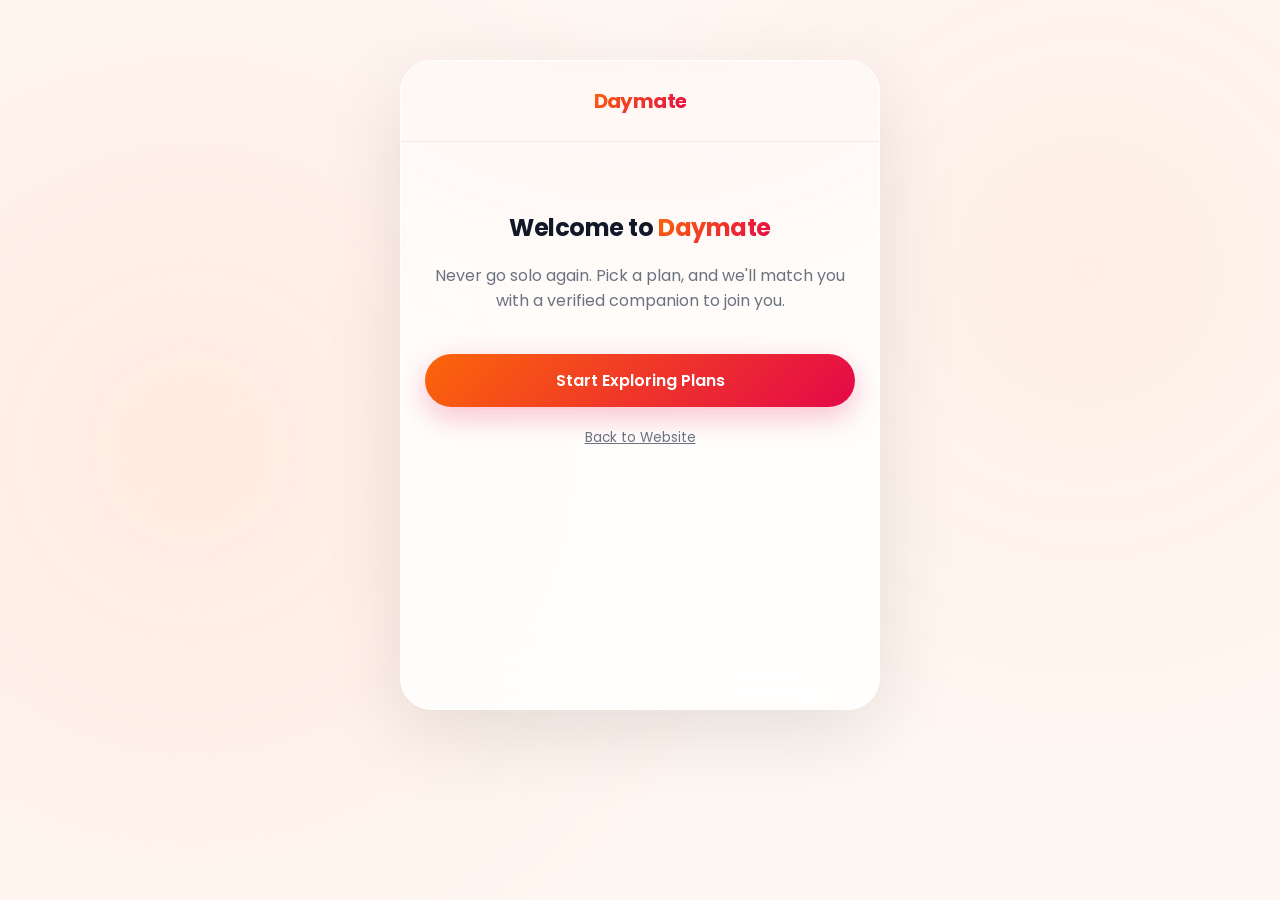
==== app.html @ efc30430 "Initial commit: Daymate MVP" ====
<!DOCTYPE html>
<html lang="en">
<head>
  <meta charset="UTF-8">
  <meta name="viewport" content="width=device-width, initial-scale=1.0">
  <title>Daymate MVP App</title>
  <link rel="stylesheet" href="styles.css">

</head>
<body>

  <div class="app-container">
    <div class="app-header">
      <div class="logo gradient-text" style="font-size: 1.25rem;">Daymate</div>
    </div>
    
    <div class="app-content">
      
      <!-- Screen 1: Welcome -->
      <div id="screen-welcome" class="app-screen active text-center">
        <h2 style="margin-top: 40px; margin-bottom: 20px;">Welcome to <span class="gradient-text">Daymate</span></h2>
        <p style="margin-bottom: 40px;">Never go solo again. Pick a plan, and we'll match you with a verified companion to join you.</p>
        <button class="btn btn-primary" onclick="appState.goTo('choose-plan')" style="width: 100%;">Start Exploring Plans</button>
        <p style="margin-top: 20px; font-size: 0.85rem;">
          <a href="index.html" style="text-decoration: underline;">Back to Website</a>
        </p>
      </div>

      <!-- Screen 2: Choose a Plan -->
      <div id="screen-choose-plan" class="app-screen">
        <h3 class="text-center" style="margin-bottom: 20px;">What do you want to do?</h3>
        
        <div id="plans-container" style="display: flex; flex-direction: column; gap: 15px;">
          <!-- Injected via JS -->
        </div>

        <button class="btn btn-secondary" onclick="appState.goTo('welcome', true)" style="width: 100%; margin-top: 20px;">Back</button>
      </div>

      <!-- Screen 3: Plan Details -->
      <div id="screen-plan-details" class="app-screen">
        <h3 id="detail-title" class="text-center" style="margin-bottom: 10px;"></h3>
        <p id="detail-desc" class="text-center" style="margin-bottom: 20px;"></p>
        
        <div style="background: var(--color-surface); padding: 15px; border-radius: var(--border-radius-sm); margin-bottom: 20px; border: 1px solid var(--color-border);">
          <p style="margin-bottom: 5px;"><strong>Duration:</strong> <span id="detail-duration" style="color: var(--color-text-main);"></span></p>
          <p style="margin-bottom: 5px;"><strong>Starting Price:</strong> <span id="detail-price" style="color: var(--color-text-main);"></span></p>
        </div>

        <div style="background: rgba(228, 8, 73, 0.1); padding: 15px; border-radius: var(--border-radius-sm); margin-bottom: 20px; border-left: 4px solid var(--color-deep-pink);">
          <p style="margin: 0; font-size: 0.9rem; color: var(--color-text-main);"><strong>Safety Note:</strong> All meetups happen at public venues. Companions are manually verified. Do not share sensitive personal information.</p>
        </div>

        <h4 style="margin-bottom: 10px;">What happens next?</h4>
        <ol style="padding-left: 20px; margin-bottom: 30px; font-size: 0.95rem; color: var(--color-muted-grey);">
          <li>Fill out your basic details.</li>
          <li>We review your request.</li>
          <li>We match you with an available companion.</li>
        </ol>

        <div style="display: flex; gap: 10px;">
          <button class="btn btn-secondary" onclick="appState.goTo('choose-plan', true)" style="flex: 1;">Back</button>
          <button class="btn btn-primary" onclick="appState.goTo('user-form')" style="flex: 2;">Continue</button>
        </div>
      </div>

      <!-- Screen 4: Basic User Form -->
      <div id="screen-user-form" class="app-screen">
        <h3 class="text-center" style="margin-bottom: 20px;">Basic Details</h3>
        
        <form id="booking-form" onsubmit="appState.submitForm(event)">
          <div class="form-group">
            <label>Name</label>
            <input type="text" class="form-control" required placeholder="e.g. Rahul Sharma">
          </div>
          <div style="display: flex; gap: 15px;">
            <div class="form-group" style="flex: 1;">
              <label>Age</label>
              <input type="number" class="form-control" required placeholder="e.g. 24">
            </div>
            <div class="form-group" style="flex: 1;">
              <label>Gender</label>
              <select class="form-control" required>
                <option value="">Select</option>
                <option value="male">Male</option>
                <option value="female">Female</option>
                <option value="other">Other</option>
              </select>
            </div>
          </div>
          <div class="form-group">
            <label>City & Preferred Area</label>
            <input type="text" class="form-control" required placeholder="e.g. Bandra, Mumbai">
          </div>
          <div class="form-group">
            <label>Date & Time</label>
            <input type="datetime-local" class="form-control" required>
          </div>
          <div class="form-group">
            <label>Special Note (Optional)</label>
            <textarea class="form-control" rows="2" placeholder="Any preferences?"></textarea>
          </div>

          <div style="display: flex; gap: 10px; margin-top: 30px;">
            <button type="button" class="btn btn-secondary" onclick="appState.goTo('plan-details', true)" style="flex: 1;">Back</button>
            <button type="submit" class="btn btn-primary" style="flex: 2;">Submit Request</button>
          </div>
        </form>
      </div>

      <!-- Screen 5: Confirmation -->
      <div id="screen-confirmation" class="app-screen text-center">
        <div style="font-size: 4rem; margin: 30px 0;">🎉</div>
        <h2 style="margin-bottom: 20px;">Request Received!</h2>
        <p style="margin-bottom: 10px;">Your request has been received safely.</p>
        <p style="margin-bottom: 10px;">Our team will review your details and contact you via WhatsApp.</p>
        <p style="margin-bottom: 30px;"><strong>Companion matching happens after basic verification.</strong></p>
        
        <button class="btn btn-secondary" onclick="appState.reset()" style="width: 100%;">Book Another Plan</button>
        <p style="margin-top: 20px; font-size: 0.85rem;">
          <a href="index.html" style="text-decoration: underline;">Back to Website</a>
        </p>
      </div>

    </div>
  </div>

  <script src="app.js"></script>
</body>
</html>
---- styles.css ----
@import url('https://fonts.googleapis.com/css2?family=Poppins:wght@400;500;600;700&display=swap');

:root {
  /* Assignment Palette */
  --color-coral: #FB6609;
  --color-deep-pink: #E40849;
  --color-white: #FFFFFF;
  --color-bg: #FFF7F2; /* Soft off-white */
  --color-peach: #FFE8DD; /* Light peach */
  --color-text-main: #111827; /* Dark text */
  --color-text-muted: #6B7280; /* Muted grey */
  
  /* UI Surface Variables */
  --color-surface: rgba(255, 255, 255, 0.7);
  --color-surface-hover: rgba(255, 255, 255, 0.9);
  --color-border: rgba(255, 255, 255, 1);
  
  --font-family: 'Poppins', sans-serif;
  --primary-gradient: linear-gradient(135deg, var(--color-coral), var(--color-deep-pink));
  
  --glow-primary: 0 10px 30px rgba(228, 8, 73, 0.25);
  --glow-surface: 0 10px 40px -10px rgba(251, 102, 9, 0.15);
  
  --border-radius-xl: 32px;
  --border-radius-lg: 24px;
  --border-radius-md: 16px;
  --border-radius-sm: 10px;
  --transition-speed: 0.3s;
}

* {
  box-sizing: border-box;
  margin: 0;
  padding: 0;
}

body {
  font-family: var(--font-family);
  background-color: var(--color-bg);
  color: var(--color-text-main);
  line-height: 1.6;
  -webkit-font-smoothing: antialiased;
  overflow-x: hidden;
  position: relative;
}

/* Animated Breathing Mesh Background - Light Theme */
body::before, body::after {
  content: '';
  position: fixed;
  top: 0; left: 0; width: 100vw; height: 100vh;
  z-index: -1;
  pointer-events: none;
}
body::before {
  background: radial-gradient(circle at 15% 50%, rgba(255, 232, 221, 0.8), transparent 50%); /* Peach glow */
  animation: breatheLeft 15s ease-in-out infinite alternate;
}
body::after {
  background: radial-gradient(circle at 85% 30%, rgba(251, 102, 9, 0.05), transparent 40%); /* Subtle coral glow */
  animation: breatheRight 12s ease-in-out infinite alternate;
}

@keyframes breatheLeft {
  0% { transform: scale(1) translate(0, 0); opacity: 0.8; }
  100% { transform: scale(1.5) translate(10%, -10%); opacity: 1; }
}
@keyframes breatheRight {
  0% { transform: scale(1) translate(0, 0); opacity: 0.7; }
  100% { transform: scale(1.3) translate(-10%, 10%); opacity: 1; }
}

/* Scroll Reveal Animations */
.reveal {
  opacity: 0;
  transform: translateY(40px);
  transition: all 0.8s cubic-bezier(0.16, 1, 0.3, 1);
}
.reveal.active {
  opacity: 1;
  transform: translateY(0);
}

h1, h2, h3, h4, h5, h6 {
  font-weight: 700;
  line-height: 1.2;
  margin-bottom: 0.5em;
  letter-spacing: -0.02em;
}

p {
  color: var(--color-text-muted);
  margin-bottom: 1em;
}

a {
  text-decoration: none;
  color: inherit;
}

/* Utilities */
.container {
  width: 100%;
  max-width: 1200px;
  margin: 0 auto;
  padding: 0 24px;
}

.text-center {
  text-align: center;
}

.gradient-text {
  background: var(--primary-gradient);
  -webkit-background-clip: text;
  -webkit-text-fill-color: transparent;
  display: inline-block;
}

/* Buttons */
.btn {
  display: inline-flex;
  align-items: center;
  justify-content: center;
  padding: 14px 28px;
  font-weight: 600;
  border-radius: 50px;
  cursor: pointer;
  transition: all var(--transition-speed) cubic-bezier(0.4, 0, 0.2, 1);
  border: none;
  font-family: var(--font-family);
  font-size: 1rem;
  text-decoration: none;
}

.btn-primary {
  background: var(--primary-gradient);
  color: var(--color-white);
  box-shadow: var(--glow-primary);
}

.btn-primary:hover {
  transform: translateY(-3px) scale(1.02);
  box-shadow: 0 12px 40px rgba(228, 8, 73, 0.4);
}

.btn-secondary {
  background: var(--color-surface);
  color: var(--color-text-main);
  border: 1px solid var(--color-coral);
  backdrop-filter: blur(10px);
}

.btn-secondary:hover {
  background: var(--color-peach);
  transform: translateY(-3px);
}

/* Layout */
.section {
  padding: 100px 0;
  position: relative;
}

/* Header */
.header {
  padding: 20px 0;
  position: sticky;
  top: 20px;
  z-index: 1000;
}

.header-nav {
  background: rgba(255, 255, 255, 0.8);
  backdrop-filter: blur(20px);
  border: 1px solid var(--color-border);
  border-radius: 50px;
  padding: 10px 20px 10px 30px;
  display: flex;
  justify-content: space-between;
  align-items: center;
  box-shadow: 0 4px 20px rgba(0,0,0,0.05);
  max-width: 1000px;
  margin: 0 auto;
}

.logo {
  font-size: 1.5rem;
  font-weight: 700;
  letter-spacing: -0.03em;
}

/* Hero Section */
.hero {
  text-align: center;
  padding: 120px 20px 80px;
  position: relative;
}

.hero h1 {
  font-size: 4.5rem;
  margin-bottom: 24px;
  max-width: 900px;
  margin-left: auto;
  margin-right: auto;
  line-height: 1.1;
  color: var(--color-text-main);
}

.hero p.subheadline {
  font-size: 1.25rem;
  max-width: 600px;
  margin: 0 auto 40px auto;
  color: var(--color-text-muted);
}

.hero-ctas {
  display: flex;
  gap: 20px;
  justify-content: center;
  flex-wrap: wrap;
}

/* Cards / Bento Box Style - Light Glassmorphism */
.bento-card {
  background: var(--color-surface);
  border: 1px solid var(--color-border);
  border-radius: var(--border-radius-lg);
  padding: 32px;
  backdrop-filter: blur(16px);
  transition: all var(--transition-speed) ease;
  box-shadow: var(--glow-surface);
}

.bento-card:hover {
  border-color: rgba(251, 102, 9, 0.4);
  background: var(--color-surface-hover);
}

/* How It Works */
.steps-grid {
  display: grid;
  grid-template-columns: repeat(auto-fit, minmax(260px, 1fr));
  gap: 24px;
  margin-top: 60px;
}

.step-card {
  text-align: center;
  position: relative;
  overflow: hidden;
}

.step-number {
  background: var(--color-peach);
  color: var(--color-coral);
  width: 48px;
  height: 48px;
  border-radius: 50%;
  display: flex;
  align-items: center;
  justify-content: center;
  font-weight: 700;
  font-size: 1.25rem;
  margin: 0 auto 24px auto;
  border: 1px solid rgba(251, 102, 9, 0.2);
}

/* Plans Grid */
.plans-grid {
  display: grid;
  grid-template-columns: repeat(auto-fit, minmax(240px, 1fr));
  gap: 24px;
  margin-top: 60px;
}

.plan-card {
  cursor: pointer;
  text-align: center;
}

.plan-card:hover {
  box-shadow: 0 15px 40px rgba(251, 102, 9, 0.2);
}

.plan-icon {
  font-size: 2.5rem;
  margin-bottom: 20px;
  display: inline-block;
  padding: 16px;
  background: rgba(251, 102, 9, 0.05);
  border-radius: 50%;
  border: 1px solid rgba(251, 102, 9, 0.1);
}

.plan-title {
  font-size: 1.25rem;
  margin-bottom: 8px;
  color: var(--color-text-main);
}

/* Forms */
.form-group {
  margin-bottom: 24px;
  text-align: left;
}

.form-group label {
  display: block;
  font-weight: 500;
  margin-bottom: 10px;
  color: var(--color-text-main);
  font-size: 0.9rem;
}

.form-control {
  width: 100%;
  padding: 14px 18px;
  background: var(--color-white);
  border: 1px solid #E5E7EB;
  border-radius: var(--border-radius-md);
  font-family: var(--font-family);
  font-size: 1rem;
  color: var(--color-text-main);
  transition: all var(--transition-speed);
}

.form-control:focus {
  outline: none;
  border-color: var(--color-coral);
  box-shadow: 0 0 0 4px rgba(251, 102, 9, 0.15);
}

/* App Layout */
.app-container {
  max-width: 480px;
  margin: 60px auto;
  background: rgba(255, 255, 255, 0.85);
  backdrop-filter: blur(30px);
  border: 1px solid var(--color-border);
  border-radius: var(--border-radius-xl);
  box-shadow: 0 24px 80px rgba(0,0,0,0.1), inset 0 1px 1px rgba(255,255,255,0.5);
  overflow: hidden;
  min-height: 650px;
  display: flex;
  flex-direction: column;
  position: relative;
}

.app-container::before {
  content: '';
  position: absolute;
  top: -50%; left: -50%; width: 200%; height: 200%;
  background: radial-gradient(circle at 50% 0%, rgba(255, 232, 221, 0.6), transparent 50%);
  pointer-events: none;
  z-index: 0;
}

.app-header {
  padding: 24px;
  text-align: center;
  border-bottom: 1px solid rgba(0,0,0,0.05);
  position: relative;
  z-index: 1;
}

.app-content {
  padding: 32px 24px;
  flex: 1;
  overflow-y: auto;
  position: relative;
  z-index: 1;
}

.app-screen {
  display: none;
  opacity: 0;
}

.app-screen.active {
  display: block;
}

.app-screen.slide-in-right {
  display: block;
  animation: slideInRight 0.4s cubic-bezier(0.2, 0.8, 0.2, 1) forwards;
}

.app-screen.slide-in-left {
  display: block;
  animation: slideInLeft 0.4s cubic-bezier(0.2, 0.8, 0.2, 1) forwards;
}

/* Animations */
@keyframes slideInRight {
  from { opacity: 0; transform: translateX(50px); }
  to { opacity: 1; transform: translateX(0); }
}

@keyframes slideInLeft {
  from { opacity: 0; transform: translateX(-50px); }
  to { opacity: 1; transform: translateX(0); }
}

/* Mobile Responsive */
@media (max-width: 768px) {
  .hero h1 { font-size: 3rem; }
  .header-nav { border-radius: 0; margin: -20px -20px 0; border: none; border-bottom: 1px solid rgba(0,0,0,0.05); }
  .app-container { margin: 0; border-radius: 0; min-height: 100vh; border: none; }
}

/* FAQ */
.faq-item {
  margin-bottom: 20px;
}

.faq-question {
  font-size: 1.15rem;
  margin-bottom: 10px;
  color: var(--color-text-main);
}

/* Footer */
.footer {
  border-top: 1px solid rgba(0,0,0,0.05);
  padding: 60px 0;
  text-align: center;
  background: var(--color-white);
}
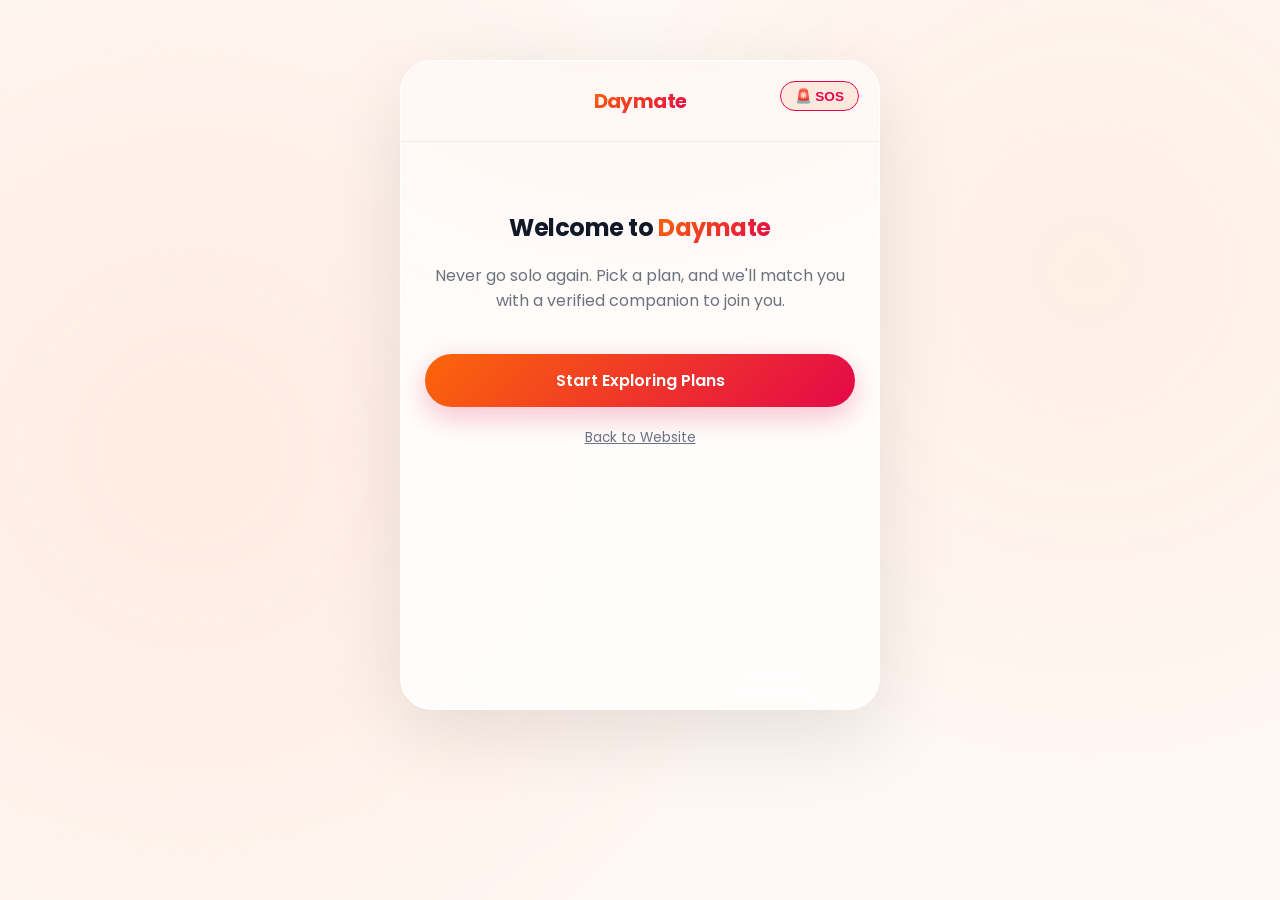
==== commit cca0ce5f: "feat: Add unique Gen-Z vibe check, custom cursor, floating stickers, and SOS button" ====
--- a/app.html
+++ b/app.html
@@ -12,6 +12,7 @@
   <div class="app-container">
     <div class="app-header">
       <div class="logo gradient-text" style="font-size: 1.25rem;">Daymate</div>
+      <button class="sos-btn" onclick="alert('SOS Alert Triggered! Safety team notified.')">🚨 SOS</button>
     </div>
     
     <div class="app-content">
@@ -96,9 +97,23 @@
             <label>Date & Time</label>
             <input type="datetime-local" class="form-control" required>
           </div>
-          <div class="form-group">
-            <label>Special Note (Optional)</label>
-            <textarea class="form-control" rows="2" placeholder="Any preferences?"></textarea>
+          <div class="form-group" style="background: rgba(251, 102, 9, 0.05); padding: 15px; border-radius: var(--border-radius-md); border: 1px solid var(--color-coral);">
+            <label style="color: var(--color-coral); font-weight: 700;">Vibe Check (Optional)</label>
+            <p style="font-size: 0.8rem; margin-bottom: 10px;">Select your mood and tags so we can match your energy perfectly.</p>
+            
+            <div class="slider-container">
+              <span style="font-size: 0.85rem; font-weight: 500;">Chill</span>
+              <input type="range" min="1" max="5" value="3">
+              <span style="font-size: 0.85rem; font-weight: 500;">High Energy</span>
+            </div>
+
+            <div class="vibe-tags-container">
+              <div class="vibe-tag">🗣️ Yapper</div>
+              <div class="vibe-tag">🎧 Good Listener</div>
+              <div class="vibe-tag">📸 Aesthetic Hunter</div>
+              <div class="vibe-tag">🍕 Foodie</div>
+              <div class="vibe-tag">🛋️ Laid Back</div>
+            </div>
           </div>
 
           <div style="display: flex; gap: 10px; margin-top: 30px;">
--- a/styles.css
+++ b/styles.css
@@ -427,3 +427,105 @@
   text-align: center;
   background: var(--color-white);
 }
+
+/* Custom Gradient Cursor */
+.custom-cursor {
+  position: fixed;
+  width: 20px;
+  height: 20px;
+  background: var(--primary-gradient);
+  border-radius: 50%;
+  pointer-events: none;
+  transform: translate(-50%, -50%);
+  z-index: 9999;
+  transition: width 0.2s, height 0.2s, background-color 0.2s;
+  box-shadow: var(--glow-primary);
+  mix-blend-mode: multiply;
+}
+.custom-cursor.cursor-hover {
+  width: 40px;
+  height: 40px;
+  background: rgba(251, 102, 9, 0.2);
+  mix-blend-mode: normal;
+  border: 2px solid var(--color-coral);
+}
+
+/* Floating Hero Stickers */
+.floating-sticker {
+  position: absolute;
+  font-size: 3rem;
+  animation: floatSticker 6s ease-in-out infinite;
+  z-index: 0;
+  filter: drop-shadow(0 10px 15px rgba(0,0,0,0.1));
+}
+.sticker-1 { top: 10%; left: 15%; animation-delay: 0s; }
+.sticker-2 { top: 60%; right: 10%; animation-delay: 2s; }
+.sticker-3 { bottom: 10%; left: 25%; animation-delay: 1s; font-size: 2.5rem;}
+
+@keyframes floatSticker {
+  0% { transform: translateY(0) rotate(0deg); }
+  50% { transform: translateY(-20px) rotate(10deg); }
+  100% { transform: translateY(0) rotate(0deg); }
+}
+
+/* SOS Button */
+.sos-btn {
+  position: absolute;
+  top: 20px;
+  right: 20px;
+  background: #FFE8DD;
+  color: #E40849;
+  border: 1px solid #E40849;
+  border-radius: 50px;
+  padding: 6px 14px;
+  font-size: 0.85rem;
+  font-weight: 700;
+  cursor: pointer;
+  z-index: 10;
+  transition: all 0.3s ease;
+}
+.sos-btn:hover {
+  background: #E40849;
+  color: white;
+  box-shadow: 0 4px 15px rgba(228, 8, 73, 0.3);
+}
+
+/* Vibe Check Tags & Slider */
+.vibe-tags-container {
+  display: flex;
+  flex-wrap: wrap;
+  gap: 10px;
+  margin-top: 10px;
+}
+.vibe-tag {
+  background: var(--color-bg);
+  border: 1px solid #E5E7EB;
+  padding: 8px 16px;
+  border-radius: 50px;
+  font-size: 0.9rem;
+  cursor: pointer;
+  transition: all 0.2s ease;
+  user-select: none;
+}
+.vibe-tag:hover {
+  border-color: var(--color-coral);
+}
+.vibe-tag.selected {
+  background: var(--color-coral);
+  color: white;
+  border-color: var(--color-coral);
+  box-shadow: var(--glow-primary);
+}
+
+.slider-container {
+  display: flex;
+  align-items: center;
+  justify-content: space-between;
+  margin-top: 10px;
+}
+.slider-container input[type=range] {
+  flex: 1;
+  margin: 0 15px;
+  accent-color: var(--color-coral);
+}
+
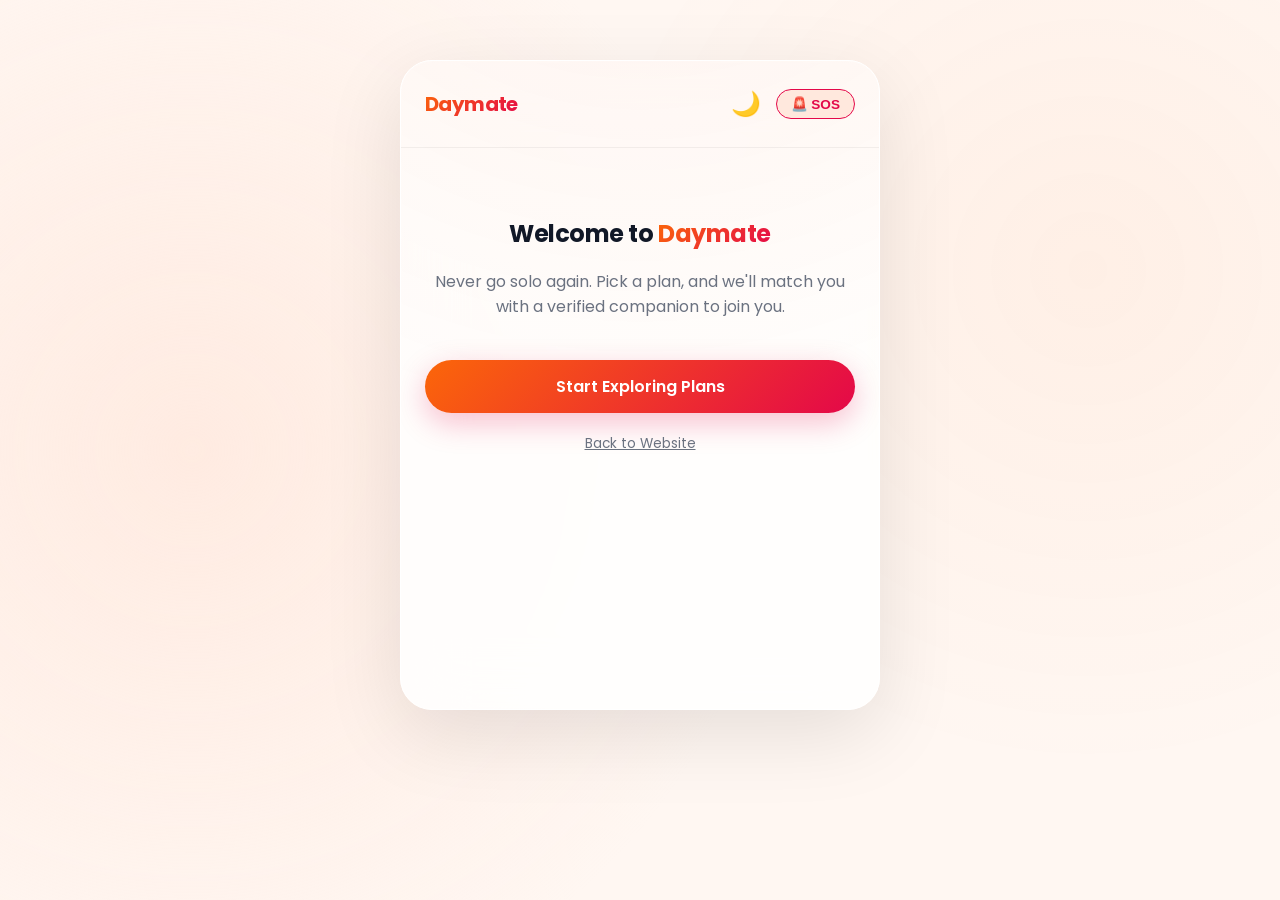
==== commit 8f0d8e34: "feat: add Dark Mode toggle and glowing dark theme" ====
--- a/app.html
+++ b/app.html
@@ -5,14 +5,24 @@
   <meta name="viewport" content="width=device-width, initial-scale=1.0">
   <title>Daymate MVP App</title>
   <link rel="stylesheet" href="styles.css">
+  <script>
+    // Prevent FOUC
+    const savedTheme = localStorage.getItem('daymate-theme') || 'light';
+    if (savedTheme === 'dark') {
+      document.documentElement.setAttribute('data-theme', 'dark');
+    }
+  </script>
 
 </head>
 <body>
 
   <div class="app-container">
-    <div class="app-header">
+    <div class="app-header" style="display: flex; justify-content: space-between; align-items: center;">
       <div class="logo gradient-text" style="font-size: 1.25rem;">Daymate</div>
-      <button class="sos-btn" onclick="alert('SOS Alert Triggered! Safety team notified.')">🚨 SOS</button>
+      <div style="display: flex; gap: 10px; align-items: center;">
+        <button id="theme-toggle" class="theme-toggle" aria-label="Toggle Dark Mode">🌙</button>
+        <button class="sos-btn" onclick="alert('SOS Alert Triggered! Safety team notified.')" style="position: static;">🚨 SOS</button>
+      </div>
     </div>
     
     <div class="app-content">
@@ -141,5 +151,19 @@
   </div>
 
   <script src="app.js"></script>
+  <script>
+    document.getElementById('theme-toggle').addEventListener('click', () => {
+      const currentTheme = document.documentElement.getAttribute('data-theme');
+      const newTheme = currentTheme === 'dark' ? 'light' : 'dark';
+      document.documentElement.setAttribute('data-theme', newTheme);
+      localStorage.setItem('daymate-theme', newTheme);
+      document.getElementById('theme-toggle').textContent = newTheme === 'dark' ? '☀️' : '🌙';
+    });
+    
+    // Set initial button state
+    if (document.documentElement.getAttribute('data-theme') === 'dark') {
+      document.getElementById('theme-toggle').textContent = '☀️';
+    }
+  </script>
 </body>
 </html>
--- a/styles.css
+++ b/styles.css
@@ -28,6 +28,20 @@
   --transition-speed: 0.3s;
 }
 
+[data-theme="dark"] {
+  --color-bg: #0B0F19; /* Deep midnight blue */
+  --color-peach: #151A29; /* Dark surface variant */
+  --color-text-main: #FFFFFF;
+  --color-text-muted: #9CA3AF;
+  
+  --color-surface: rgba(30, 41, 59, 0.7);
+  --color-surface-hover: rgba(30, 41, 59, 0.9);
+  --color-border: rgba(255, 255, 255, 0.1);
+  
+  --glow-primary: 0 10px 40px rgba(228, 8, 73, 0.4);
+  --glow-surface: 0 10px 40px rgba(0, 0, 0, 0.3);
+}
+
 * {
   box-sizing: border-box;
   margin: 0;
@@ -184,6 +198,22 @@
   margin: 0 auto;
 }
 
+.theme-toggle {
+  background: none;
+  border: none;
+  font-size: 1.5rem;
+  cursor: pointer;
+  padding: 5px;
+  border-radius: 50%;
+  transition: transform 0.3s ease;
+  display: flex;
+  align-items: center;
+  justify-content: center;
+}
+.theme-toggle:hover {
+  transform: rotate(15deg) scale(1.1);
+}
+
 .logo {
   font-size: 1.5rem;
   font-weight: 700;
@@ -428,27 +458,6 @@
   background: var(--color-white);
 }
 
-/* Custom Gradient Cursor */
-.custom-cursor {
-  position: fixed;
-  width: 20px;
-  height: 20px;
-  background: var(--primary-gradient);
-  border-radius: 50%;
-  pointer-events: none;
-  transform: translate(-50%, -50%);
-  z-index: 9999;
-  transition: width 0.2s, height 0.2s, background-color 0.2s;
-  box-shadow: var(--glow-primary);
-  mix-blend-mode: multiply;
-}
-.custom-cursor.cursor-hover {
-  width: 40px;
-  height: 40px;
-  background: rgba(251, 102, 9, 0.2);
-  mix-blend-mode: normal;
-  border: 2px solid var(--color-coral);
-}
 
 /* Floating Hero Stickers */
 .floating-sticker {
@@ -457,10 +466,11 @@
   animation: floatSticker 6s ease-in-out infinite;
   z-index: 0;
   filter: drop-shadow(0 10px 15px rgba(0,0,0,0.1));
-}
-.sticker-1 { top: 10%; left: 15%; animation-delay: 0s; }
-.sticker-2 { top: 60%; right: 10%; animation-delay: 2s; }
-.sticker-3 { bottom: 10%; left: 25%; animation-delay: 1s; font-size: 2.5rem;}
+  opacity: 0.8;
+}
+.sticker-1 { top: 15%; left: 5%; animation-delay: 0s; }
+.sticker-2 { top: 50%; right: 5%; animation-delay: 2s; }
+.sticker-3 { bottom: 15%; left: 10%; animation-delay: 1s; font-size: 2.5rem;}
 
 @keyframes floatSticker {
   0% { transform: translateY(0) rotate(0deg); }
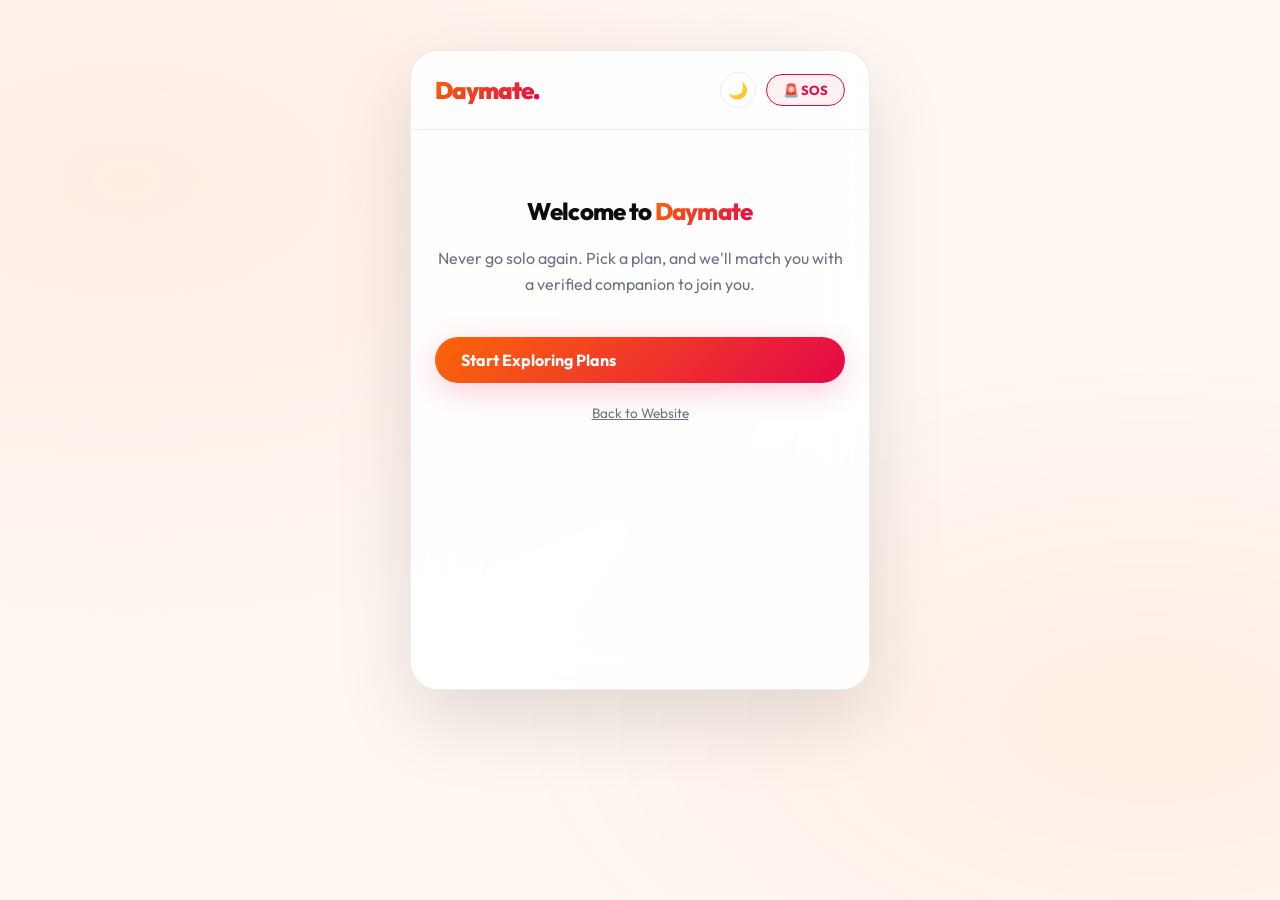
==== commit bdbd55f2: "feat: complete 10/10 design overhaul - premium startup UI, phone mockup hero, safety grid, companion" ====
--- a/app.html
+++ b/app.html
@@ -17,11 +17,11 @@
 <body>
 
   <div class="app-container">
-    <div class="app-header" style="display: flex; justify-content: space-between; align-items: center;">
-      <div class="logo gradient-text" style="font-size: 1.25rem;">Daymate</div>
-      <div style="display: flex; gap: 10px; align-items: center;">
-        <button id="theme-toggle" class="theme-toggle" aria-label="Toggle Dark Mode">🌙</button>
-        <button class="sos-btn" onclick="alert('SOS Alert Triggered! Safety team notified.')" style="position: static;">🚨 SOS</button>
+    <div class="app-header">
+      <div class="logo">Daymate<span class="logo-dot">.</span></div>
+      <div style="display: flex; align-items: center; gap: 10px;">
+        <button id="theme-toggle" class="theme-toggle-app" aria-label="Toggle Dark Mode">🌙</button>
+        <button class="sos-btn" onclick="alert('SOS Alert Triggered! Our safety team has been notified immediately.')">🚨 SOS</button>
       </div>
     </div>
     
@@ -69,7 +69,7 @@
           <li>We match you with an available companion.</li>
         </ol>
 
-        <div style="display: flex; gap: 10px;">
+        <div style="display: flex; gap: 10px; margin-top: 30px;">
           <button class="btn btn-secondary" onclick="appState.goTo('choose-plan', true)" style="flex: 1;">Back</button>
           <button class="btn btn-primary" onclick="appState.goTo('user-form')" style="flex: 2;">Continue</button>
         </div>
@@ -128,7 +128,10 @@
 
           <div style="display: flex; gap: 10px; margin-top: 30px;">
             <button type="button" class="btn btn-secondary" onclick="appState.goTo('plan-details', true)" style="flex: 1;">Back</button>
-            <button type="submit" class="btn btn-primary" style="flex: 2;">Submit Request</button>
+            <button type="submit" class="btn btn-primary" style="flex: 2;">Pay & Confirm Booking</button>
+          </div>
+          <div style="text-align: center; margin-top: 15px; font-size: 0.75rem; color: var(--color-text-muted);">
+            🔒 Fixed base fee processed securely via UPI/Card
           </div>
         </form>
       </div>
@@ -150,6 +153,7 @@
     </div>
   </div>
 
+  <script src="interactions.js"></script>
   <script src="app.js"></script>
   <script>
     document.getElementById('theme-toggle').addEventListener('click', () => {
--- a/styles.css
+++ b/styles.css
@@ -1,541 +1,449 @@
-@import url('https://fonts.googleapis.com/css2?family=Poppins:wght@400;500;600;700&display=swap');
+@import url('https://fonts.googleapis.com/css2?family=Outfit:wght@300;400;500;600;700;800;900&display=swap');
 
 :root {
-  /* Assignment Palette */
-  --color-coral: #FB6609;
-  --color-deep-pink: #E40849;
-  --color-white: #FFFFFF;
-  --color-bg: #FFF7F2; /* Soft off-white */
-  --color-peach: #FFE8DD; /* Light peach */
-  --color-text-main: #111827; /* Dark text */
-  --color-text-muted: #6B7280; /* Muted grey */
-  
-  /* UI Surface Variables */
-  --color-surface: rgba(255, 255, 255, 0.7);
-  --color-surface-hover: rgba(255, 255, 255, 0.9);
-  --color-border: rgba(255, 255, 255, 1);
-  
-  --font-family: 'Poppins', sans-serif;
-  --primary-gradient: linear-gradient(135deg, var(--color-coral), var(--color-deep-pink));
-  
-  --glow-primary: 0 10px 30px rgba(228, 8, 73, 0.25);
-  --glow-surface: 0 10px 40px -10px rgba(251, 102, 9, 0.15);
-  
-  --border-radius-xl: 32px;
-  --border-radius-lg: 24px;
-  --border-radius-md: 16px;
-  --border-radius-sm: 10px;
-  --transition-speed: 0.3s;
+  --coral: #FB6609;
+  --pink: #E40849;
+  --bg: #FFF7F2;
+  --peach: #FFE8DD;
+  --white: #FFFFFF;
+  --text: #0D0D0D;
+  --muted: #6B7280;
+  --surface: rgba(255,255,255,0.75);
+  --border: rgba(0,0,0,0.07);
+  --gradient: linear-gradient(135deg, #FB6609, #E40849);
+  --glow: 0 8px 32px rgba(228,8,73,0.2);
+  --radius-xl: 28px;
+  --radius-lg: 20px;
+  --radius-md: 14px;
+  --radius-sm: 8px;
+  --font: 'Outfit', sans-serif;
+  --input-bg: #FFFFFF;
+  --app-bg: rgba(255,255,255,0.9);
 }
 
 [data-theme="dark"] {
-  --color-bg: #0B0F19; /* Deep midnight blue */
-  --color-peach: #151A29; /* Dark surface variant */
-  --color-text-main: #FFFFFF;
-  --color-text-muted: #9CA3AF;
-  
-  --color-surface: rgba(30, 41, 59, 0.7);
-  --color-surface-hover: rgba(30, 41, 59, 0.9);
-  --color-border: rgba(255, 255, 255, 0.1);
-  
-  --glow-primary: 0 10px 40px rgba(228, 8, 73, 0.4);
-  --glow-surface: 0 10px 40px rgba(0, 0, 0, 0.3);
-}
-
-* {
-  box-sizing: border-box;
-  margin: 0;
-  padding: 0;
-}
+  --bg: #080C14;
+  --peach: #111827;
+  --white: #1E293B;
+  --text: #F1F5F9;
+  --muted: #94A3B8;
+  --surface: rgba(30,41,59,0.75);
+  --border: rgba(255,255,255,0.08);
+  --input-bg: rgba(15,23,42,0.8);
+  --app-bg: rgba(15,23,42,0.92);
+}
+
+*, *::before, *::after { box-sizing: border-box; margin: 0; padding: 0; }
+
+html { scroll-behavior: smooth; }
 
 body {
-  font-family: var(--font-family);
-  background-color: var(--color-bg);
-  color: var(--color-text-main);
+  font-family: var(--font);
+  background: var(--bg);
+  color: var(--text);
   line-height: 1.6;
   -webkit-font-smoothing: antialiased;
   overflow-x: hidden;
-  position: relative;
-}
-
-/* Animated Breathing Mesh Background - Light Theme */
-body::before, body::after {
+}
+
+body::before {
   content: '';
   position: fixed;
-  top: 0; left: 0; width: 100vw; height: 100vh;
+  inset: 0;
+  background:
+    radial-gradient(ellipse 60% 50% at 10% 20%, rgba(255,232,221,0.7), transparent),
+    radial-gradient(ellipse 50% 40% at 90% 80%, rgba(251,102,9,0.06), transparent);
   z-index: -1;
   pointer-events: none;
 }
-body::before {
-  background: radial-gradient(circle at 15% 50%, rgba(255, 232, 221, 0.8), transparent 50%); /* Peach glow */
-  animation: breatheLeft 15s ease-in-out infinite alternate;
-}
-body::after {
-  background: radial-gradient(circle at 85% 30%, rgba(251, 102, 9, 0.05), transparent 40%); /* Subtle coral glow */
-  animation: breatheRight 12s ease-in-out infinite alternate;
-}
-
-@keyframes breatheLeft {
-  0% { transform: scale(1) translate(0, 0); opacity: 0.8; }
-  100% { transform: scale(1.5) translate(10%, -10%); opacity: 1; }
-}
-@keyframes breatheRight {
-  0% { transform: scale(1) translate(0, 0); opacity: 0.7; }
-  100% { transform: scale(1.3) translate(-10%, 10%); opacity: 1; }
-}
-
-/* Scroll Reveal Animations */
-.reveal {
-  opacity: 0;
-  transform: translateY(40px);
-  transition: all 0.8s cubic-bezier(0.16, 1, 0.3, 1);
-}
-.reveal.active {
-  opacity: 1;
-  transform: translateY(0);
-}
-
-h1, h2, h3, h4, h5, h6 {
-  font-weight: 700;
-  line-height: 1.2;
-  margin-bottom: 0.5em;
-  letter-spacing: -0.02em;
-}
-
-p {
-  color: var(--color-text-muted);
-  margin-bottom: 1em;
-}
-
-a {
-  text-decoration: none;
-  color: inherit;
-}
-
-/* Utilities */
-.container {
-  width: 100%;
-  max-width: 1200px;
-  margin: 0 auto;
-  padding: 0 24px;
-}
-
-.text-center {
-  text-align: center;
-}
+
+[data-theme="dark"] body::before {
+  background:
+    radial-gradient(ellipse 60% 50% at 10% 20%, rgba(228,8,73,0.08), transparent),
+    radial-gradient(ellipse 50% 40% at 90% 80%, rgba(251,102,9,0.06), transparent);
+}
+
+h1, h2, h3, h4 { font-weight: 800; line-height: 1.15; letter-spacing: -0.03em; }
+p { color: var(--muted); }
+a { text-decoration: none; color: inherit; }
+
+.container { width: 100%; max-width: 1180px; margin: 0 auto; padding: 0 28px; }
+.text-center { text-align: center; }
+.section { padding: 100px 0; }
+.section-alt { background: var(--peach); }
 
 .gradient-text {
-  background: var(--primary-gradient);
+  background: var(--gradient);
   -webkit-background-clip: text;
   -webkit-text-fill-color: transparent;
+  background-clip: text;
+}
+
+.section-label {
   display: inline-block;
+  background: rgba(251,102,9,0.1);
+  color: var(--coral);
+  font-weight: 700;
+  font-size: 0.8rem;
+  letter-spacing: 0.1em;
+  text-transform: uppercase;
+  padding: 6px 16px;
+  border-radius: 50px;
+  margin-bottom: 18px;
 }
 
 /* Buttons */
 .btn {
   display: inline-flex;
   align-items: center;
-  justify-content: center;
-  padding: 14px 28px;
-  font-weight: 600;
-  border-radius: 50px;
+  gap: 6px;
+  padding: 13px 26px;
+  font-family: var(--font);
+  font-weight: 700;
+  font-size: 1rem;
+  border-radius: 50px;
+  border: none;
   cursor: pointer;
-  transition: all var(--transition-speed) cubic-bezier(0.4, 0, 0.2, 1);
-  border: none;
-  font-family: var(--font-family);
-  font-size: 1rem;
+  transition: all 0.25s ease;
   text-decoration: none;
 }
-
-.btn-primary {
-  background: var(--primary-gradient);
-  color: var(--color-white);
-  box-shadow: var(--glow-primary);
-}
-
-.btn-primary:hover {
-  transform: translateY(-3px) scale(1.02);
-  box-shadow: 0 12px 40px rgba(228, 8, 73, 0.4);
-}
-
-.btn-secondary {
-  background: var(--color-surface);
-  color: var(--color-text-main);
-  border: 1px solid var(--color-coral);
-  backdrop-filter: blur(10px);
-}
-
-.btn-secondary:hover {
-  background: var(--color-peach);
-  transform: translateY(-3px);
-}
-
-/* Layout */
-.section {
-  padding: 100px 0;
-  position: relative;
-}
+.btn-primary { background: var(--gradient); color: #fff; box-shadow: var(--glow); }
+.btn-primary:hover { transform: translateY(-3px) scale(1.02); box-shadow: 0 16px 40px rgba(228,8,73,0.35); }
+.btn-outline { background: transparent; color: var(--coral); border: 2px solid var(--coral); }
+.btn-outline:hover { background: var(--coral); color: #fff; transform: translateY(-3px); }
+.btn-outline-white { background: transparent; color: #fff; border: 2px solid rgba(255,255,255,0.6); }
+.btn-outline-white:hover { background: rgba(255,255,255,0.15); transform: translateY(-3px); }
+.btn-lg { padding: 16px 36px; font-size: 1.05rem; }
 
 /* Header */
-.header {
-  padding: 20px 0;
-  position: sticky;
-  top: 20px;
-  z-index: 1000;
-}
-
+.header { position: sticky; top: 16px; z-index: 1000; padding: 0 20px; }
 .header-nav {
-  background: rgba(255, 255, 255, 0.8);
-  backdrop-filter: blur(20px);
-  border: 1px solid var(--color-border);
-  border-radius: 50px;
-  padding: 10px 20px 10px 30px;
-  display: flex;
+  max-width: 1100px;
+  margin: 0 auto;
+  display: flex;
+  align-items: center;
   justify-content: space-between;
-  align-items: center;
-  box-shadow: 0 4px 20px rgba(0,0,0,0.05);
-  max-width: 1000px;
-  margin: 0 auto;
-}
-
-.theme-toggle {
-  background: none;
-  border: none;
-  font-size: 1.5rem;
-  cursor: pointer;
-  padding: 5px;
-  border-radius: 50%;
-  transition: transform 0.3s ease;
-  display: flex;
-  align-items: center;
-  justify-content: center;
-}
-.theme-toggle:hover {
-  transform: rotate(15deg) scale(1.1);
-}
-
-.logo {
-  font-size: 1.5rem;
-  font-weight: 700;
-  letter-spacing: -0.03em;
-}
-
-/* Hero Section */
+  background: rgba(255,255,255,0.82);
+  backdrop-filter: blur(24px);
+  border: 1px solid var(--border);
+  border-radius: 50px;
+  padding: 12px 24px;
+  box-shadow: 0 4px 24px rgba(0,0,0,0.06);
+}
+[data-theme="dark"] .header-nav { background: rgba(15,23,42,0.85); }
+.logo { font-size: 1.5rem; font-weight: 900; background: var(--gradient); -webkit-background-clip: text; -webkit-text-fill-color: transparent; background-clip: text; letter-spacing: -0.04em; }
+.logo-dot { -webkit-text-fill-color: #E40849; }
+.nav-links { display: flex; gap: 28px; }
+.nav-links a { font-weight: 500; font-size: 0.95rem; color: var(--text); opacity: 0.75; transition: opacity 0.2s; }
+.nav-links a:hover { opacity: 1; }
+.nav-actions { display: flex; align-items: center; gap: 14px; }
+.theme-toggle { background: none; border: none; font-size: 1.3rem; cursor: pointer; transition: transform 0.3s; }
+.theme-toggle:hover { transform: scale(1.2) rotate(10deg); }
+
+/* Hero */
 .hero {
   text-align: center;
-  padding: 120px 20px 80px;
+  padding: 100px 20px 60px;
   position: relative;
 }
-
-.hero h1 {
-  font-size: 4.5rem;
-  margin-bottom: 24px;
-  max-width: 900px;
-  margin-left: auto;
-  margin-right: auto;
-  line-height: 1.1;
-  color: var(--color-text-main);
-}
-
-.hero p.subheadline {
-  font-size: 1.25rem;
-  max-width: 600px;
-  margin: 0 auto 40px auto;
-  color: var(--color-text-muted);
-}
-
-.hero-ctas {
-  display: flex;
-  gap: 20px;
+.hero-badge {
+  display: inline-block;
+  background: var(--gradient);
+  color: #fff;
+  font-weight: 700;
+  font-size: 0.85rem;
+  padding: 7px 20px;
+  border-radius: 50px;
+  margin-bottom: 28px;
+  box-shadow: var(--glow);
+}
+.hero h1 { font-size: clamp(2.8rem, 6vw, 5.5rem); max-width: 900px; margin: 0 auto 24px; color: var(--text); }
+.hero-sub { font-size: clamp(1rem, 2vw, 1.25rem); max-width: 580px; margin: 0 auto 40px; color: var(--muted); }
+.hero-ctas { display: flex; justify-content: center; gap: 16px; flex-wrap: wrap; margin-bottom: 40px; }
+.hero-trust { display: flex; justify-content: center; gap: 24px; flex-wrap: wrap; margin-bottom: 70px; }
+.trust-item { font-size: 0.9rem; font-weight: 600; color: var(--muted); }
+
+/* Phone Mockup */
+.hero-visual { position: relative; max-width: 340px; margin: 0 auto; }
+.phone-mockup {
+  background: var(--white);
+  border-radius: var(--radius-xl);
+  border: 1px solid var(--border);
+  box-shadow: 0 30px 80px rgba(0,0,0,0.12);
+  overflow: hidden;
+  padding: 24px 20px;
+}
+.phone-screen .mock-header { display: flex; justify-content: space-between; align-items: center; margin-bottom: 20px; }
+.mock-logo { font-weight: 900; font-size: 1.1rem; background: var(--gradient); -webkit-background-clip: text; -webkit-text-fill-color: transparent; background-clip: text; }
+.mock-sos { background: #FFF1F2; color: #E40849; border: 1px solid #E40849; font-size: 0.75rem; font-weight: 700; padding: 4px 10px; border-radius: 50px; }
+.mock-title { font-weight: 700; font-size: 0.95rem; margin-bottom: 14px; color: var(--text); text-align: left; }
+.mock-plan {
+  display: flex;
+  justify-content: space-between;
+  align-items: center;
+  padding: 12px 14px;
+  border-radius: var(--radius-md);
+  margin-bottom: 8px;
+  font-size: 0.9rem;
+  font-weight: 600;
+  color: var(--text);
+  background: var(--bg);
+  border: 1px solid var(--border);
+  text-align: left;
+}
+.mock-plan span { font-size: 0.75rem; color: var(--muted); font-weight: 500; }
+.mock-plan.active { background: var(--gradient); color: #fff; border-color: transparent; }
+.mock-plan.active span { color: rgba(255,255,255,0.8); }
+.floating-card {
+  position: absolute;
+  background: var(--white);
+  border: 1px solid var(--border);
+  border-radius: var(--radius-lg);
+  padding: 12px 16px;
+  display: flex;
+  align-items: center;
+  gap: 12px;
+  box-shadow: 0 10px 30px rgba(0,0,0,0.1);
+  font-size: 0.85rem;
+  animation: float 4s ease-in-out infinite;
+}
+.card-match { left: -70px; top: 30%; animation-delay: 0s; }
+.card-safe { right: -70px; bottom: 20%; animation-delay: 2s; }
+.card-avatar { font-size: 1.8rem; }
+.card-name { font-weight: 700; color: var(--text); font-size: 0.85rem; }
+.card-tag { font-size: 0.75rem; color: var(--muted); }
+
+@keyframes float {
+  0%, 100% { transform: translateY(0); }
+  50% { transform: translateY(-10px); }
+}
+
+/* Stats Bar */
+.stats-bar {
+  display: flex;
   justify-content: center;
+  align-items: center;
+  gap: 0;
+  background: var(--white);
+  border-top: 1px solid var(--border);
+  border-bottom: 1px solid var(--border);
+  padding: 32px 20px;
   flex-wrap: wrap;
 }
-
-/* Cards / Bento Box Style - Light Glassmorphism */
-.bento-card {
-  background: var(--color-surface);
-  border: 1px solid var(--color-border);
-  border-radius: var(--border-radius-lg);
-  padding: 32px;
+.stat-item { text-align: center; padding: 0 48px; }
+.stat-number { font-size: 2rem; font-weight: 900; background: var(--gradient); -webkit-background-clip: text; -webkit-text-fill-color: transparent; background-clip: text; }
+.stat-label { font-size: 0.85rem; color: var(--muted); font-weight: 500; }
+.stat-divider { width: 1px; height: 48px; background: var(--border); }
+
+/* Steps */
+.steps-grid { display: grid; grid-template-columns: repeat(auto-fit, minmax(240px, 1fr)); gap: 24px; margin-top: 60px; }
+.step-card {
+  background: var(--surface);
+  border: 1px solid var(--border);
+  border-radius: var(--radius-xl);
+  padding: 36px 28px;
   backdrop-filter: blur(16px);
-  transition: all var(--transition-speed) ease;
-  box-shadow: var(--glow-surface);
-}
-
-.bento-card:hover {
-  border-color: rgba(251, 102, 9, 0.4);
-  background: var(--color-surface-hover);
-}
-
-/* How It Works */
-.steps-grid {
-  display: grid;
-  grid-template-columns: repeat(auto-fit, minmax(260px, 1fr));
-  gap: 24px;
-  margin-top: 60px;
-}
-
-.step-card {
+  position: relative;
+  transition: all 0.3s ease;
+}
+.step-card:hover { transform: translateY(-6px); box-shadow: 0 20px 50px rgba(251,102,9,0.12); border-color: rgba(251,102,9,0.3); }
+.step-icon { font-size: 2.2rem; margin-bottom: 12px; display: block; }
+.step-num { font-size: 0.75rem; font-weight: 800; color: var(--coral); letter-spacing: 0.1em; margin-bottom: 12px; }
+.step-card h3 { font-size: 1.15rem; margin-bottom: 10px; color: var(--text); }
+.step-card p { font-size: 0.9rem; color: var(--muted); margin: 0; }
+
+/* Plans Grid */
+.plans-grid { display: grid; grid-template-columns: repeat(auto-fit, minmax(270px, 1fr)); gap: 24px; margin-top: 60px; }
+.section-sub { max-width: 600px; margin: 12px auto 0; text-align: center; font-size: 1rem; }
+.plan-card {
+  background: var(--surface);
+  border: 1px solid var(--border);
+  border-radius: var(--radius-xl);
+  padding: 32px 28px;
+  backdrop-filter: blur(16px);
+  transition: all 0.3s ease;
+}
+.plan-card:hover { transform: translateY(-6px); box-shadow: 0 20px 50px rgba(251,102,9,0.12); border-color: rgba(251,102,9,0.3); }
+.plan-emoji { font-size: 2.5rem; margin-bottom: 16px; display: block; }
+.plan-card h3 { font-size: 1.2rem; margin-bottom: 10px; color: var(--text); }
+.plan-card p { font-size: 0.9rem; color: var(--muted); margin-bottom: 20px; }
+.plan-meta { display: flex; justify-content: space-between; align-items: center; font-size: 0.85rem; color: var(--muted); font-weight: 500; }
+.plan-price { background: var(--gradient); -webkit-background-clip: text; -webkit-text-fill-color: transparent; background-clip: text; font-weight: 700; }
+.plan-card-cta { border: 2px dashed rgba(251,102,9,0.3); background: rgba(251,102,9,0.03); }
+
+/* Safety Grid */
+.safety-grid { display: grid; grid-template-columns: repeat(auto-fit, minmax(280px, 1fr)); gap: 24px; margin-top: 60px; }
+.safety-card {
+  background: var(--surface);
+  border: 1px solid var(--border);
+  border-radius: var(--radius-xl);
+  padding: 32px 28px;
+  backdrop-filter: blur(16px);
+  transition: all 0.3s ease;
+}
+.safety-card:hover { transform: translateY(-5px); box-shadow: 0 16px 40px rgba(228,8,73,0.1); border-color: rgba(228,8,73,0.2); }
+.safety-icon { font-size: 2rem; margin-bottom: 16px; display: block; }
+.safety-card h3 { font-size: 1.1rem; margin-bottom: 10px; color: var(--text); }
+.safety-card p { font-size: 0.9rem; color: var(--muted); margin: 0; }
+
+/* Companion Split */
+.companion-split { display: grid; grid-template-columns: 1fr 1fr; gap: 80px; align-items: center; }
+.companion-text h2 { font-size: clamp(1.8rem, 3.5vw, 2.8rem); margin-bottom: 20px; color: var(--text); }
+.companion-text p { font-size: 1rem; margin-bottom: 24px; }
+.companion-perks { list-style: none; margin-bottom: 32px; }
+.companion-perks li { font-size: 0.95rem; font-weight: 600; color: var(--text); padding: 6px 0; }
+.comp-card {
+  background: var(--white);
+  border: 1px solid var(--border);
+  border-radius: var(--radius-lg);
+  padding: 18px 20px;
+  display: flex;
+  align-items: center;
+  gap: 16px;
+  margin-bottom: 16px;
+  box-shadow: 0 4px 20px rgba(0,0,0,0.06);
+}
+.comp-avatar { font-size: 2.2rem; }
+.comp-name { font-weight: 700; font-size: 1rem; color: var(--text); }
+.comp-tag { font-size: 0.8rem; color: var(--coral); font-weight: 600; margin: 2px 0; }
+.comp-plans { font-size: 0.8rem; color: var(--muted); }
+.comp-badge {
+  background: var(--gradient);
+  color: #fff;
+  border-radius: var(--radius-md);
+  padding: 12px 18px;
+  font-size: 0.9rem;
+  font-weight: 700;
   text-align: center;
-  position: relative;
+  box-shadow: var(--glow);
+}
+
+/* FAQ */
+.faq-list { margin-top: 48px; display: flex; flex-direction: column; gap: 16px; }
+.faq-item {
+  background: var(--surface);
+  border: 1px solid var(--border);
+  border-radius: var(--radius-lg);
+  padding: 24px 28px;
+  backdrop-filter: blur(16px);
+  transition: border-color 0.3s;
+}
+.faq-item:hover { border-color: rgba(251,102,9,0.3); }
+.faq-q { font-size: 1.05rem; font-weight: 700; color: var(--text); margin-bottom: 10px; }
+.faq-a { font-size: 0.92rem; color: var(--muted); margin: 0; }
+
+/* CTA Section */
+.cta-section {
+  background: var(--gradient);
+  color: #fff;
+  text-align: center;
+}
+.cta-section h2 { color: #fff; font-size: clamp(1.8rem, 4vw, 3rem); margin-bottom: 16px; }
+.cta-section p { color: rgba(255,255,255,0.85); }
+
+/* Footer */
+.footer { background: var(--white); border-top: 1px solid var(--border); padding: 50px 0; }
+.footer-inner { text-align: center; }
+.footer-inner p { font-size: 0.9rem; margin-top: 10px; }
+.footer-small { font-size: 0.78rem; opacity: 0.5; margin-top: 8px; }
+
+/* Reveal animations */
+.reveal { opacity: 0; transform: translateY(36px); transition: opacity 0.7s ease, transform 0.7s cubic-bezier(0.16,1,0.3,1); }
+.reveal.active { opacity: 1; transform: none; }
+
+/* ===================== APP STYLES ===================== */
+.app-container {
+  max-width: 460px;
+  margin: 50px auto;
+  background: var(--app-bg);
+  backdrop-filter: blur(30px);
+  border: 1px solid var(--border);
+  border-radius: var(--radius-xl);
+  box-shadow: 0 30px 80px rgba(0,0,0,0.12);
   overflow: hidden;
-}
-
-.step-number {
-  background: var(--color-peach);
-  color: var(--color-coral);
-  width: 48px;
-  height: 48px;
-  border-radius: 50%;
-  display: flex;
-  align-items: center;
-  justify-content: center;
-  font-weight: 700;
-  font-size: 1.25rem;
-  margin: 0 auto 24px auto;
-  border: 1px solid rgba(251, 102, 9, 0.2);
-}
-
-/* Plans Grid */
-.plans-grid {
-  display: grid;
-  grid-template-columns: repeat(auto-fit, minmax(240px, 1fr));
-  gap: 24px;
-  margin-top: 60px;
-}
-
-.plan-card {
-  cursor: pointer;
-  text-align: center;
-}
-
-.plan-card:hover {
-  box-shadow: 0 15px 40px rgba(251, 102, 9, 0.2);
-}
-
-.plan-icon {
-  font-size: 2.5rem;
-  margin-bottom: 20px;
-  display: inline-block;
-  padding: 16px;
-  background: rgba(251, 102, 9, 0.05);
-  border-radius: 50%;
-  border: 1px solid rgba(251, 102, 9, 0.1);
-}
-
-.plan-title {
-  font-size: 1.25rem;
-  margin-bottom: 8px;
-  color: var(--color-text-main);
-}
-
-/* Forms */
-.form-group {
-  margin-bottom: 24px;
-  text-align: left;
-}
-
-.form-group label {
-  display: block;
-  font-weight: 500;
-  margin-bottom: 10px;
-  color: var(--color-text-main);
-  font-size: 0.9rem;
-}
-
+  min-height: 640px;
+  display: flex;
+  flex-direction: column;
+}
+.app-header {
+  display: flex;
+  justify-content: space-between;
+  align-items: center;
+  padding: 20px 24px;
+  border-bottom: 1px solid var(--border);
+}
+.app-content { padding: 28px 24px; flex: 1; overflow-y: auto; }
+.app-screen { display: none; opacity: 0; }
+.app-screen.active { display: block; }
+.app-screen.slide-in-right { display: block; animation: slideRight 0.35s cubic-bezier(0.2,0.8,0.2,1) forwards; }
+.app-screen.slide-in-left { display: block; animation: slideLeft 0.35s cubic-bezier(0.2,0.8,0.2,1) forwards; }
+@keyframes slideRight { from { opacity: 0; transform: translateX(40px); } to { opacity: 1; transform: none; } }
+@keyframes slideLeft { from { opacity: 0; transform: translateX(-40px); } to { opacity: 1; transform: none; } }
+
+/* Form */
+.form-group { margin-bottom: 20px; text-align: left; }
+.form-group label { display: block; font-weight: 600; font-size: 0.88rem; margin-bottom: 8px; color: var(--text); }
 .form-control {
   width: 100%;
-  padding: 14px 18px;
-  background: var(--color-white);
-  border: 1px solid #E5E7EB;
-  border-radius: var(--border-radius-md);
-  font-family: var(--font-family);
-  font-size: 1rem;
-  color: var(--color-text-main);
-  transition: all var(--transition-speed);
-}
-
-.form-control:focus {
-  outline: none;
-  border-color: var(--color-coral);
-  box-shadow: 0 0 0 4px rgba(251, 102, 9, 0.15);
-}
-
-/* App Layout */
-.app-container {
-  max-width: 480px;
-  margin: 60px auto;
-  background: rgba(255, 255, 255, 0.85);
-  backdrop-filter: blur(30px);
-  border: 1px solid var(--color-border);
-  border-radius: var(--border-radius-xl);
-  box-shadow: 0 24px 80px rgba(0,0,0,0.1), inset 0 1px 1px rgba(255,255,255,0.5);
-  overflow: hidden;
-  min-height: 650px;
-  display: flex;
-  flex-direction: column;
-  position: relative;
-}
-
-.app-container::before {
-  content: '';
-  position: absolute;
-  top: -50%; left: -50%; width: 200%; height: 200%;
-  background: radial-gradient(circle at 50% 0%, rgba(255, 232, 221, 0.6), transparent 50%);
-  pointer-events: none;
-  z-index: 0;
-}
-
-.app-header {
-  padding: 24px;
-  text-align: center;
-  border-bottom: 1px solid rgba(0,0,0,0.05);
-  position: relative;
-  z-index: 1;
-}
-
-.app-content {
-  padding: 32px 24px;
-  flex: 1;
-  overflow-y: auto;
-  position: relative;
-  z-index: 1;
-}
-
-.app-screen {
-  display: none;
-  opacity: 0;
-}
-
-.app-screen.active {
-  display: block;
-}
-
-.app-screen.slide-in-right {
-  display: block;
-  animation: slideInRight 0.4s cubic-bezier(0.2, 0.8, 0.2, 1) forwards;
-}
-
-.app-screen.slide-in-left {
-  display: block;
-  animation: slideInLeft 0.4s cubic-bezier(0.2, 0.8, 0.2, 1) forwards;
-}
-
-/* Animations */
-@keyframes slideInRight {
-  from { opacity: 0; transform: translateX(50px); }
-  to { opacity: 1; transform: translateX(0); }
-}
-
-@keyframes slideInLeft {
-  from { opacity: 0; transform: translateX(-50px); }
-  to { opacity: 1; transform: translateX(0); }
-}
-
-/* Mobile Responsive */
-@media (max-width: 768px) {
-  .hero h1 { font-size: 3rem; }
-  .header-nav { border-radius: 0; margin: -20px -20px 0; border: none; border-bottom: 1px solid rgba(0,0,0,0.05); }
-  .app-container { margin: 0; border-radius: 0; min-height: 100vh; border: none; }
-}
-
-/* FAQ */
-.faq-item {
-  margin-bottom: 20px;
-}
-
-.faq-question {
-  font-size: 1.15rem;
-  margin-bottom: 10px;
-  color: var(--color-text-main);
-}
-
-/* Footer */
-.footer {
-  border-top: 1px solid rgba(0,0,0,0.05);
-  padding: 60px 0;
-  text-align: center;
-  background: var(--color-white);
-}
-
-
-/* Floating Hero Stickers */
-.floating-sticker {
-  position: absolute;
-  font-size: 3rem;
-  animation: floatSticker 6s ease-in-out infinite;
-  z-index: 0;
-  filter: drop-shadow(0 10px 15px rgba(0,0,0,0.1));
-  opacity: 0.8;
-}
-.sticker-1 { top: 15%; left: 5%; animation-delay: 0s; }
-.sticker-2 { top: 50%; right: 5%; animation-delay: 2s; }
-.sticker-3 { bottom: 15%; left: 10%; animation-delay: 1s; font-size: 2.5rem;}
-
-@keyframes floatSticker {
-  0% { transform: translateY(0) rotate(0deg); }
-  50% { transform: translateY(-20px) rotate(10deg); }
-  100% { transform: translateY(0) rotate(0deg); }
-}
+  padding: 13px 16px;
+  background: var(--input-bg);
+  border: 1.5px solid var(--border);
+  border-radius: var(--radius-md);
+  font-family: var(--font);
+  font-size: 0.95rem;
+  color: var(--text);
+  transition: border-color 0.2s, box-shadow 0.2s;
+}
+.form-control:focus { outline: none; border-color: var(--coral); box-shadow: 0 0 0 3px rgba(251,102,9,0.15); }
 
 /* SOS Button */
 .sos-btn {
-  position: absolute;
-  top: 20px;
-  right: 20px;
-  background: #FFE8DD;
+  background: #FFF1F2;
   color: #E40849;
-  border: 1px solid #E40849;
-  border-radius: 50px;
-  padding: 6px 14px;
-  font-size: 0.85rem;
+  border: 1.5px solid #E40849;
+  border-radius: 50px;
+  padding: 7px 16px;
+  font-size: 0.82rem;
   font-weight: 700;
   cursor: pointer;
-  z-index: 10;
-  transition: all 0.3s ease;
-}
-.sos-btn:hover {
-  background: #E40849;
-  color: white;
-  box-shadow: 0 4px 15px rgba(228, 8, 73, 0.3);
-}
-
-/* Vibe Check Tags & Slider */
-.vibe-tags-container {
-  display: flex;
-  flex-wrap: wrap;
-  gap: 10px;
-  margin-top: 10px;
-}
+  transition: all 0.25s;
+  font-family: var(--font);
+}
+.sos-btn:hover { background: #E40849; color: #fff; box-shadow: 0 4px 16px rgba(228,8,73,0.3); }
+
+/* Vibe Tags */
+.vibe-tags-container { display: flex; flex-wrap: wrap; gap: 8px; margin-top: 10px; }
 .vibe-tag {
-  background: var(--color-bg);
-  border: 1px solid #E5E7EB;
-  padding: 8px 16px;
-  border-radius: 50px;
-  font-size: 0.9rem;
+  background: var(--bg);
+  border: 1.5px solid var(--border);
+  padding: 7px 16px;
+  border-radius: 50px;
+  font-size: 0.88rem;
   cursor: pointer;
-  transition: all 0.2s ease;
+  font-weight: 600;
+  transition: all 0.2s;
+  color: var(--text);
   user-select: none;
 }
-.vibe-tag:hover {
-  border-color: var(--color-coral);
-}
-.vibe-tag.selected {
-  background: var(--color-coral);
-  color: white;
-  border-color: var(--color-coral);
-  box-shadow: var(--glow-primary);
-}
-
-.slider-container {
-  display: flex;
-  align-items: center;
-  justify-content: space-between;
-  margin-top: 10px;
-}
-.slider-container input[type=range] {
-  flex: 1;
-  margin: 0 15px;
-  accent-color: var(--color-coral);
-}
-
+.vibe-tag:hover { border-color: var(--coral); }
+.vibe-tag.selected { background: var(--gradient); color: #fff; border-color: transparent; }
+.slider-container { display: flex; align-items: center; gap: 12px; margin-top: 10px; }
+.slider-container input[type=range] { flex: 1; accent-color: var(--coral); }
+
+/* Theme toggle */
+.theme-toggle-app { background: none; border: 1px solid var(--border); border-radius: 50%; width: 36px; height: 36px; display: flex; align-items: center; justify-content: center; cursor: pointer; font-size: 1rem; transition: all 0.2s; }
+.theme-toggle-app:hover { background: var(--peach); }
+
+/* Responsive */
+@media (max-width: 900px) {
+  .companion-split { grid-template-columns: 1fr; gap: 48px; }
+  .card-match, .card-safe { display: none; }
+  .nav-links { display: none; }
+}
+@media (max-width: 600px) {
+  .hero h1 { font-size: 2.4rem; }
+  .app-container { margin: 0; border-radius: 0; min-height: 100vh; border: none; }
+  .stat-item { padding: 0 24px; }
+  .stat-divider { display: none; }
+  .stats-bar { gap: 24px; }
+}
